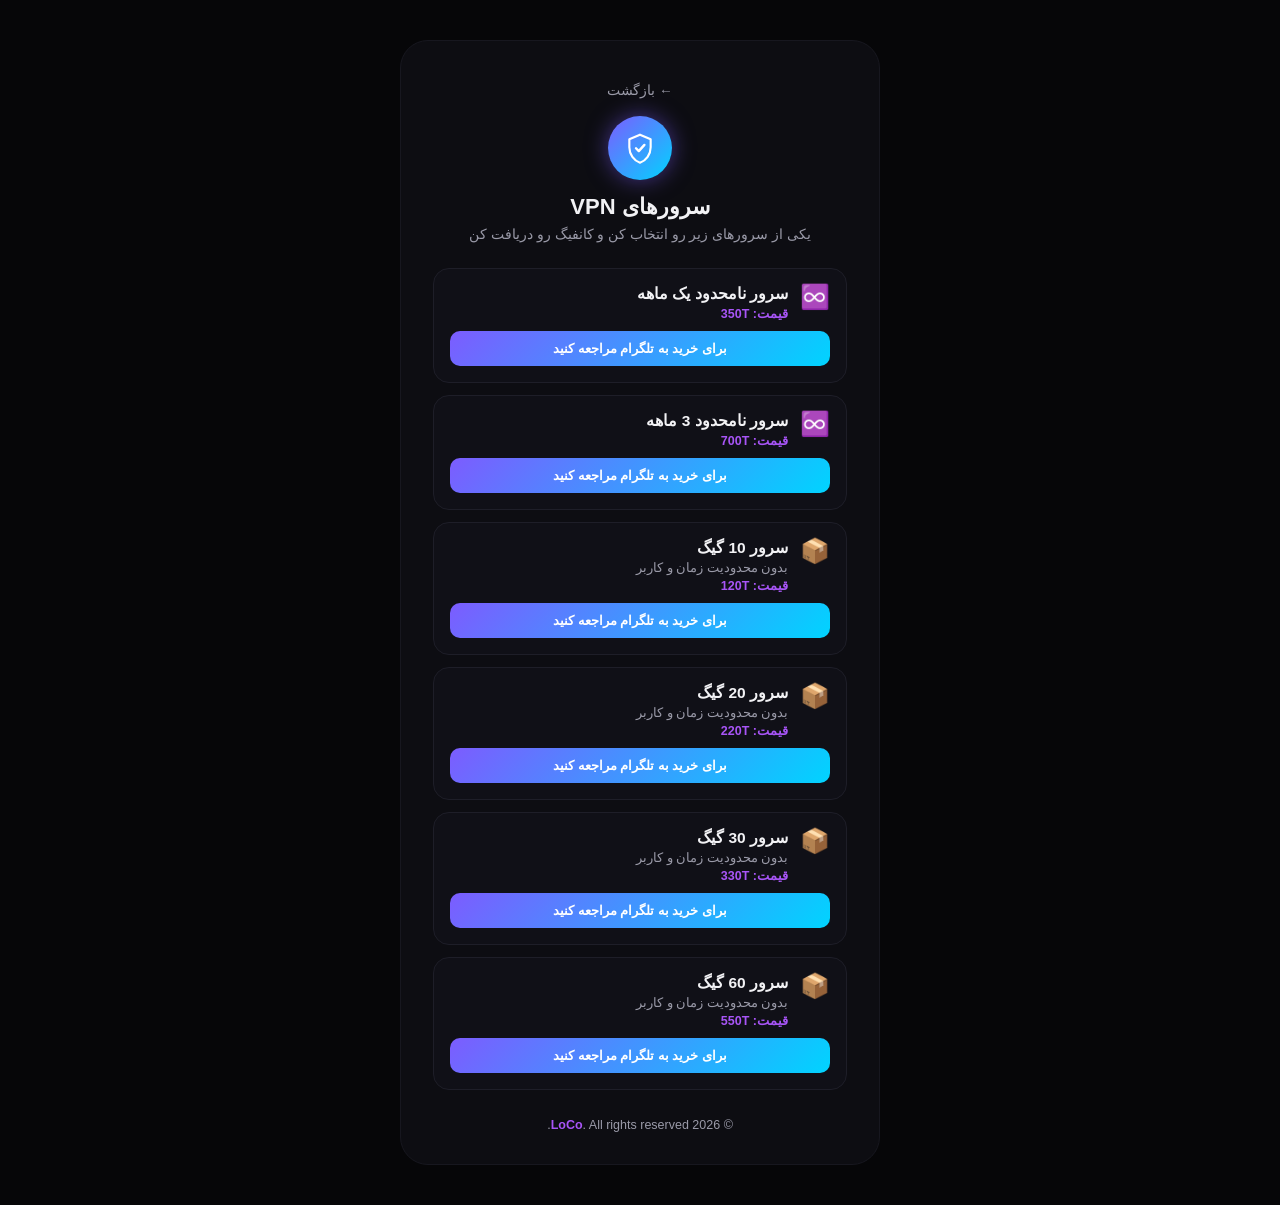
==== vpn.html @ 9b34c3ee "Add files via upload" ====
<!DOCTYPE html>
<html lang="fa" dir="rtl">
<head>
<meta charset="UTF-8">
<meta name="viewport" content="width=device-width, initial-scale=1.0">
<title>VPN — LoCo</title>
<link rel="stylesheet" href="style.css">
<link rel="stylesheet" href="vpn.css">
</head>
<body>

  <main class="card vpn-card">

    <a href="index.html" class="back-link">← بازگشت</a>

    <div class="vpn-header">
      <span class="vpn-hero-icon">
        <svg viewBox="0 0 24 24" fill="none"><path d="M12 2 4 5.5v6c0 5.25 3.4 9.9 8 11.5 4.6-1.6 8-6.25 8-11.5v-6L12 2Z" stroke="#fff" stroke-width="1.6" stroke-linejoin="round"/><path d="M9 12.2 11.1 14.3 15.3 9.7" stroke="#fff" stroke-width="1.8" stroke-linecap="round" stroke-linejoin="round"/></svg>
      </span>
      <h1>سرورهای VPN</h1>
      <p class="vpn-sub">یکی از سرورهای زیر رو انتخاب کن و کانفیگ رو دریافت کن</p>
    </div>

    <ul class="vpn-list">

      <li class="vpn-item">
        <div class="vpn-item-top">
          <span class="vpn-flag">♾️</span>
          <span class="vpn-info">
            <span class="vpn-name">سرور نامحدود یک ماهه</span>
            <span class="vpn-meta price">قیمت: 350T</span>
          </span>
        </div>
        <a href="https://t.me/dev_loco" target="_blank" rel="noopener" class="vpn-btn">برای خرید به تلگرام مراجعه کنید</a>
      </li>

      <li class="vpn-item">
        <div class="vpn-item-top">
          <span class="vpn-flag">♾️</span>
          <span class="vpn-info">
            <span class="vpn-name">سرور نامحدود 3 ماهه</span>
            <span class="vpn-meta price">قیمت: 700T</span>
          </span>
        </div>
        <a href="https://t.me/dev_loco" target="_blank" rel="noopener" class="vpn-btn">برای خرید به تلگرام مراجعه کنید</a>
      </li>

      <li class="vpn-item">
        <div class="vpn-item-top">
          <span class="vpn-flag">📦</span>
          <span class="vpn-info">
            <span class="vpn-name">سرور 10 گیگ</span>
            <span class="vpn-meta">بدون محدودیت زمان و کاربر</span>
            <span class="vpn-meta price">قیمت: 120T</span>
          </span>
        </div>
        <a href="https://t.me/dev_loco" target="_blank" rel="noopener" class="vpn-btn">برای خرید به تلگرام مراجعه کنید</a>
      </li>

      <li class="vpn-item">
        <div class="vpn-item-top">
          <span class="vpn-flag">📦</span>
          <span class="vpn-info">
            <span class="vpn-name">سرور 20 گیگ</span>
            <span class="vpn-meta">بدون محدودیت زمان و کاربر</span>
            <span class="vpn-meta price">قیمت: 220T</span>
          </span>
        </div>
        <a href="https://t.me/dev_loco" target="_blank" rel="noopener" class="vpn-btn">برای خرید به تلگرام مراجعه کنید</a>
      </li>

      <li class="vpn-item">
        <div class="vpn-item-top">
          <span class="vpn-flag">📦</span>
          <span class="vpn-info">
            <span class="vpn-name">سرور 30 گیگ</span>
            <span class="vpn-meta">بدون محدودیت زمان و کاربر</span>
            <span class="vpn-meta price">قیمت: 330T</span>
          </span>
        </div>
        <a href="https://t.me/dev_loco" target="_blank" rel="noopener" class="vpn-btn">برای خرید به تلگرام مراجعه کنید</a>
      </li>

      <li class="vpn-item">
        <div class="vpn-item-top">
          <span class="vpn-flag">📦</span>
          <span class="vpn-info">
            <span class="vpn-name">سرور 60 گیگ</span>
            <span class="vpn-meta">بدون محدودیت زمان و کاربر</span>
            <span class="vpn-meta price">قیمت: 550T</span>
          </span>
        </div>
        <a href="https://t.me/dev_loco" target="_blank" rel="noopener" class="vpn-btn">برای خرید به تلگرام مراجعه کنید</a>
      </li>

    </ul>

    <p class="footer">© 2026 <span class="brand">LoCo</span>. All rights reserved.</p>

  </main>

</body>
</html>
---- style.css ----
:root {
  --bg: #060608;
  --card-bg: #0d0d12;
  --row-bg: #101017;
  --row-border: #1e1e28;
  --row-border-featured: #7c5cff;
  --text: #f2f2f5;
  --text-dim: #9a9aa8;
  --purple: #a855f7;
  --blue: #4f8bff;
  --gap: 14px;
}

* {
  margin: 0;
  padding: 0;
  box-sizing: border-box;
}

body {
  background: var(--bg);
  min-height: 100vh;
  display: flex;
  justify-content: center;
  align-items: flex-start;
  padding: 40px 16px;
  font-family: -apple-system, BlinkMacSystemFont, "Segoe UI", Roboto, Helvetica, Arial, sans-serif;
  color: var(--text);
}

.card {
  width: 100%;
  max-width: 480px;
  background: var(--card-bg);
  border: 1px solid #17171f;
  border-radius: 28px;
  padding: 40px 32px 32px;
  text-align: center;
}

/* Avatar */
.avatar-wrap {
  width: 140px;
  height: 140px;
  margin: 0 auto 20px;
  border-radius: 50%;
  padding: 4px;
  background: conic-gradient(from 220deg, var(--purple), var(--blue), var(--purple));
  box-shadow: 0 0 30px rgba(124, 92, 255, 0.35);
}

.avatar {
  width: 100%;
  height: 100%;
  border-radius: 50%;
  object-fit: cover;
  display: block;
  background: #000;
}

/* Text block */
.name {
  font-size: 28px;
  font-weight: 700;
  margin-bottom: 6px;
}

.role {
  color: var(--purple);
  font-size: 16px;
  font-weight: 600;
  display: flex;
  align-items: center;
  justify-content: center;
  gap: 6px;
  margin-bottom: 16px;
}

.tag {
  color: var(--blue);
}

.bio {
  color: var(--text-dim);
  font-size: 14.5px;
  line-height: 1.6;
  margin-bottom: 20px;
}

/* Meta row */
.meta {
  list-style: none;
  display: flex;
  justify-content: center;
  flex-wrap: wrap;
  gap: 22px;
  margin-bottom: 28px;
  font-size: 13.5px;
  color: var(--text-dim);
}

.meta li {
  display: flex;
  align-items: center;
  gap: 6px;
}

.meta svg {
  width: 16px;
  height: 16px;
  color: var(--purple);
  flex-shrink: 0;
}

/* Link rows */
.links {
  display: flex;
  flex-direction: column;
  gap: var(--gap);
  margin-bottom: 28px;
}

.link-row {
  display: flex;
  align-items: center;
  gap: 14px;
  background: var(--row-bg);
  border: 1px solid var(--row-border);
  border-radius: 16px;
  padding: 14px 18px;
  text-decoration: none;
  color: var(--text);
  transition: border-color 0.2s ease, transform 0.15s ease, background 0.2s ease;
}

.link-row:hover {
  border-color: var(--row-border-featured);
  transform: translateY(-1px);
  background: #131320;
}

.link-row.featured {
  border-color: var(--row-border-featured);
  box-shadow: 0 0 16px rgba(124, 92, 255, 0.15);
}

.icon {
  width: 42px;
  height: 42px;
  min-width: 42px;
  border-radius: 50%;
  display: flex;
  align-items: center;
  justify-content: center;
  overflow: hidden;
}

.icon svg {
  width: 22px;
  height: 22px;
}

.icon-vpn {
  background: linear-gradient(135deg, #7c5cff, #00d4ff);
  box-shadow: 0 0 14px rgba(124, 92, 255, 0.5);
}
.icon-vpn svg { width: 24px; height: 24px; }

.icon-google { background: #17171f; }
.icon-google svg { width: 22px; height: 22px; }

.icon-youtube { background: #ff0000; }

.icon-telegram { background: #26a5e4; }

.icon-instagram {
  background: radial-gradient(circle at 30% 110%, #fdf497 0%, #fdf497 5%, #fd5949 45%, #d6249f 60%, #285AEB 90%);
}

.link-text {
  flex: 1;
  text-align: left;
  display: flex;
  flex-direction: column;
  gap: 2px;
}

.link-title {
  font-size: 15.5px;
  font-weight: 600;
}

.link-sub {
  font-size: 13px;
  color: var(--text-dim);
}

.chevron {
  color: var(--purple);
  font-size: 20px;
  font-weight: 400;
}

/* Connect socials */
.connect-label {
  color: var(--text-dim);
  font-size: 14px;
  margin-bottom: 16px;
}

.socials {
  display: flex;
  justify-content: center;
  gap: 14px;
  margin-bottom: 24px;
}

.social-btn {
  width: 46px;
  height: 46px;
  border-radius: 50%;
  background: var(--row-bg);
  border: 1px solid var(--row-border);
  display: flex;
  align-items: center;
  justify-content: center;
  transition: border-color 0.2s ease, transform 0.15s ease;
}

.social-btn:hover {
  border-color: var(--row-border-featured);
  transform: translateY(-2px);
}

.social-btn svg {
  width: 22px;
  height: 22px;
}

/* Footer */
.footer {
  font-size: 12.5px;
  color: var(--text-dim);
}

.brand {
  color: var(--purple);
  font-weight: 600;
}

/* Responsive */
@media (max-width: 380px) {
  .card {
    padding: 32px 20px 24px;
    border-radius: 22px;
  }
  .meta {
    gap: 14px;
  }
}
---- vpn.css ----
.vpn-card {
  text-align: center;
  position: relative;
}

.back-link {
  display: inline-block;
  color: var(--text-dim);
  text-decoration: none;
  font-size: 13.5px;
  margin-bottom: 18px;
  transition: color 0.2s ease;
}

.back-link:hover {
  color: var(--purple);
}

.vpn-header {
  margin-bottom: 26px;
}

.vpn-hero-icon {
  width: 64px;
  height: 64px;
  margin: 0 auto 14px;
  border-radius: 50%;
  display: flex;
  align-items: center;
  justify-content: center;
  background: linear-gradient(135deg, #7c5cff, #00d4ff);
  box-shadow: 0 0 22px rgba(124, 92, 255, 0.5);
}

.vpn-hero-icon svg {
  width: 32px;
  height: 32px;
}

.vpn-header h1 {
  font-size: 22px;
  font-weight: 700;
  margin-bottom: 6px;
}

.vpn-sub {
  color: var(--text-dim);
  font-size: 13.5px;
}

.vpn-list {
  list-style: none;
  display: flex;
  flex-direction: column;
  gap: 12px;
  margin-bottom: 28px;
}

.vpn-item {
  display: flex;
  flex-direction: column;
  align-items: stretch;
  gap: 10px;
  background: var(--row-bg);
  border: 1px solid var(--row-border);
  border-radius: 16px;
  padding: 16px;
  transition: border-color 0.2s ease, background 0.2s ease;
}

.vpn-item:hover {
  border-color: var(--row-border-featured);
  background: #131320;
}

.vpn-item-top {
  display: flex;
  align-items: flex-start;
  gap: 12px;
}

.vpn-flag {
  font-size: 24px;
  line-height: 1;
  flex-shrink: 0;
}

.vpn-info {
  flex: 1;
  text-align: right;
  display: flex;
  flex-direction: column;
  gap: 3px;
}

.vpn-name {
  font-size: 15.5px;
  font-weight: 700;
}

.vpn-meta {
  font-size: 12.5px;
  color: var(--text-dim);
}

.vpn-meta.price {
  color: var(--purple);
  font-weight: 600;
}

.vpn-btn {
  display: block;
  text-align: center;
  background: linear-gradient(135deg, #7c5cff, #00d4ff);
  color: #fff;
  text-decoration: none;
  font-size: 13px;
  font-weight: 600;
  padding: 10px 14px;
  border-radius: 10px;
  transition: transform 0.15s ease, box-shadow 0.2s ease;
}

.vpn-btn:hover {
  transform: translateY(-1px);
  box-shadow: 0 0 14px rgba(124, 92, 255, 0.5);
}

@media (max-width: 380px) {
  .vpn-item {
    padding: 12px;
  }
  .vpn-name {
    font-size: 14px;
  }
}
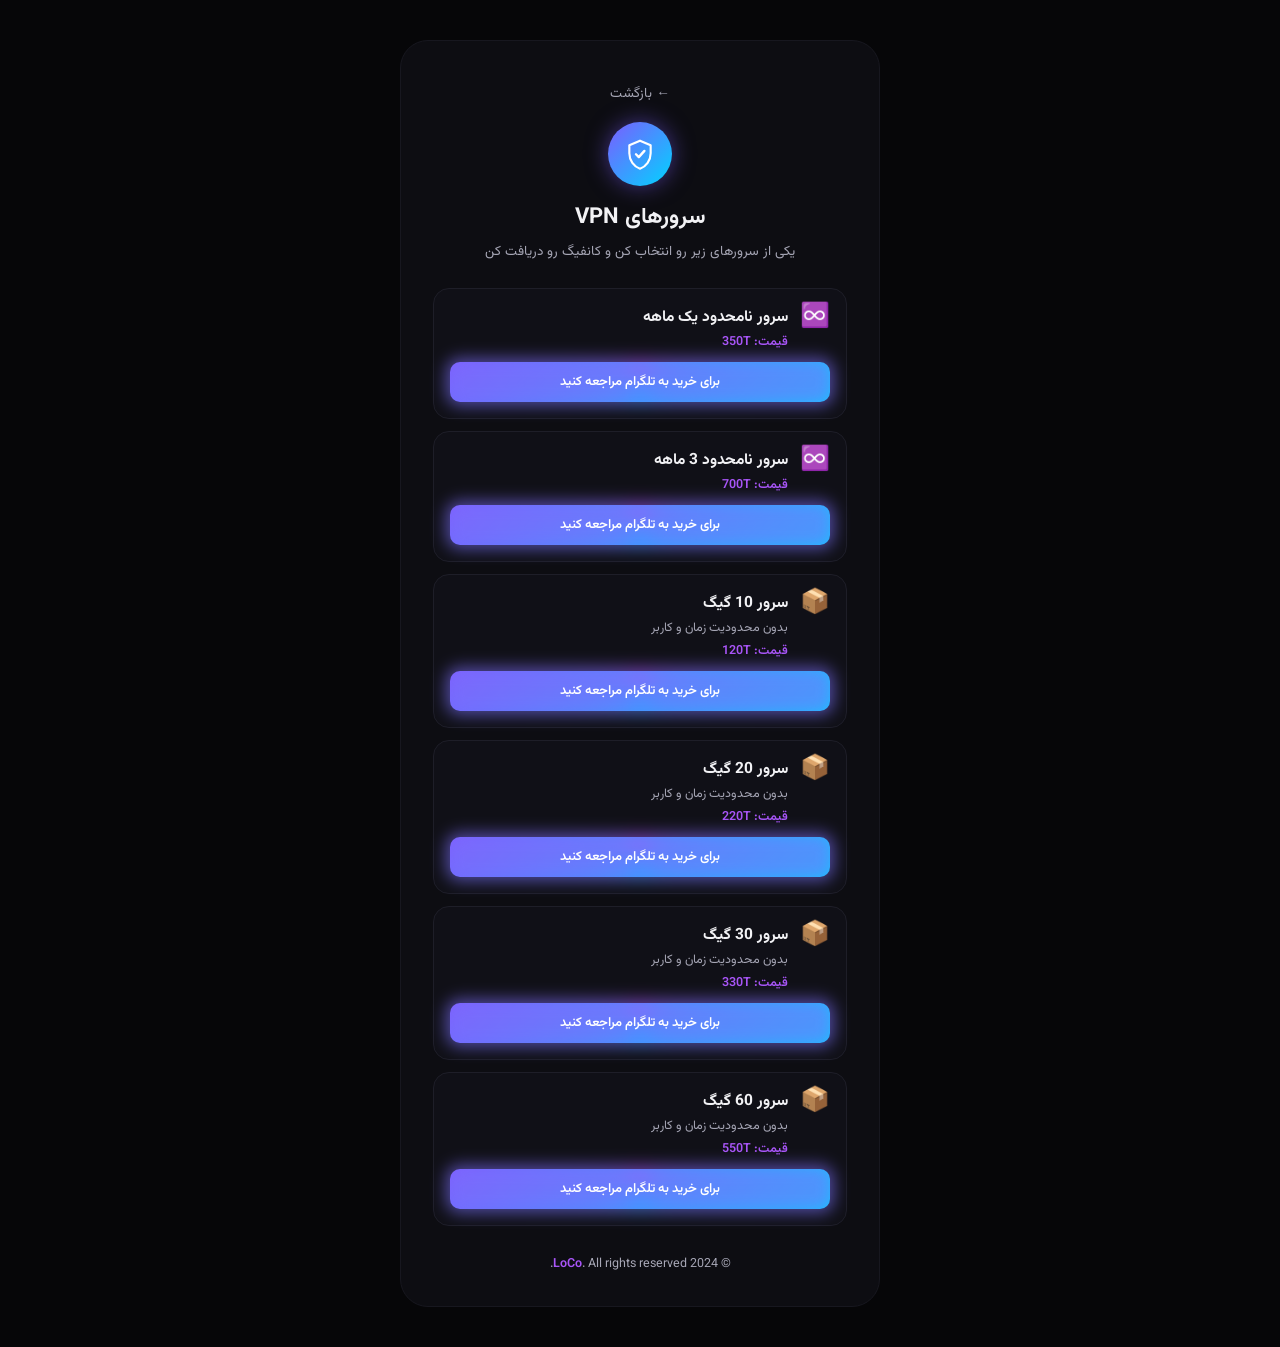
==== commit 3610bef7: "Update vpn.html" ====
--- a/vpn.html
+++ b/vpn.html
@@ -4,6 +4,11 @@
 <meta charset="UTF-8">
 <meta name="viewport" content="width=device-width, initial-scale=1.0">
 <title>VPN — LoCo</title>
+<meta name="description" content="پلن‌های سرور VPN — سرورهای نامحدود و حجمی برای خرید از طریق تلگرام.">
+<link rel="icon" href="data:image/svg+xml,%3Csvg xmlns='http://www.w3.org/2000/svg' viewBox='0 0 24 24'%3E%3Cdefs%3E%3ClinearGradient id='g' x1='0' y1='0' x2='1' y2='1'%3E%3Cstop offset='0' stop-color='%237c5cff'/%3E%3Cstop offset='1' stop-color='%2300d4ff'/%3E%3C/linearGradient%3E%3C/defs%3E%3Crect width='24' height='24' rx='6' fill='%230d0d12'/%3E%3Cpath d='M12 3 5 6v5c0 4.5 2.9 8.4 7 9.7 4.1-1.3 7-5.2 7-9.7V6l-7-3Z' fill='none' stroke='url(%23g)' stroke-width='1.6'/%3E%3Cpath d='M9 12 11 14 15.3 9.5' stroke='url(%23g)' stroke-width='1.8' fill='none' stroke-linecap='round' stroke-linejoin='round'/%3E%3C/svg%3E">
+<link rel="preconnect" href="https://fonts.googleapis.com">
+<link rel="preconnect" href="https://fonts.gstatic.com" crossorigin>
+<link href="https://fonts.googleapis.com/css2?family=Vazirmatn:wght@400;500;600;700&display=swap" rel="stylesheet">
 <link rel="stylesheet" href="style.css">
 <link rel="stylesheet" href="vpn.css">
 </head>
@@ -95,7 +100,7 @@
 
     </ul>
 
-    <p class="footer">© 2026 <span class="brand">LoCo</span>. All rights reserved.</p>
+    <p class="footer">© 2024 <span class="brand">LoCo</span>. All rights reserved.</p>
 
   </main>
 
--- a/style.css
+++ b/style.css
@@ -5,7 +5,7 @@
   --row-border: #1e1e28;
   --row-border-featured: #7c5cff;
   --text: #f2f2f5;
-  --text-dim: #9a9aa8;
+  --text-dim: #a6a6b5;
   --purple: #a855f7;
   --blue: #4f8bff;
   --gap: 14px;
@@ -24,8 +24,9 @@
   justify-content: center;
   align-items: flex-start;
   padding: 40px 16px;
-  font-family: -apple-system, BlinkMacSystemFont, "Segoe UI", Roboto, Helvetica, Arial, sans-serif;
+  font-family: 'Vazirmatn', -apple-system, BlinkMacSystemFont, "Segoe UI", Roboto, Helvetica, Arial, sans-serif;
   color: var(--text);
+  -webkit-tap-highlight-color: transparent;
 }
 
 .card {
@@ -36,6 +37,7 @@
   border-radius: 28px;
   padding: 40px 32px 32px;
   text-align: center;
+  position: relative;
 }
 
 /* Avatar */
@@ -44,18 +46,48 @@
   height: 140px;
   margin: 0 auto 20px;
   border-radius: 50%;
-  padding: 4px;
-  background: conic-gradient(from 220deg, var(--purple), var(--blue), var(--purple));
+  position: relative;
   box-shadow: 0 0 30px rgba(124, 92, 255, 0.35);
 }
 
+.avatar-wrap::before {
+  content: "";
+  position: absolute;
+  inset: -6px;
+  border-radius: 50%;
+  background: conic-gradient(from 0deg, var(--purple), var(--blue), var(--purple));
+  filter: blur(10px);
+  opacity: 0.85;
+  animation: sway-glow 5s ease-in-out infinite;
+}
+
 .avatar {
-  width: 100%;
-  height: 100%;
+  position: absolute;
+  inset: 4px;
+  width: calc(100% - 8px);
+  height: calc(100% - 8px);
   border-radius: 50%;
   object-fit: cover;
   display: block;
   background: #000;
+  z-index: 1;
+}
+
+@keyframes sway-glow {
+  0%, 100% {
+    transform: rotate(-25deg);
+  }
+  50% {
+    transform: rotate(25deg);
+  }
+}
+
+@media (prefers-reduced-motion: reduce) {
+  .avatar-wrap::before,
+  .link-row::before,
+  .social-btn::before {
+    animation: none;
+  }
 }
 
 /* Text block */
@@ -131,6 +163,20 @@
   text-decoration: none;
   color: var(--text);
   transition: border-color 0.2s ease, transform 0.15s ease, background 0.2s ease;
+  position: relative;
+  z-index: 0;
+}
+
+.link-row::before {
+  content: "";
+  position: absolute;
+  inset: -4px;
+  border-radius: 20px;
+  background: conic-gradient(from 0deg, var(--purple), var(--blue), var(--purple));
+  filter: blur(8px);
+  z-index: -1;
+  opacity: 0.6;
+  animation: sway-glow 5s ease-in-out infinite;
 }
 
 .link-row:hover {
@@ -225,6 +271,20 @@
   align-items: center;
   justify-content: center;
   transition: border-color 0.2s ease, transform 0.15s ease;
+  position: relative;
+  z-index: 0;
+}
+
+.social-btn::before {
+  content: "";
+  position: absolute;
+  inset: -4px;
+  border-radius: 50%;
+  background: conic-gradient(from 0deg, var(--purple), var(--blue), var(--purple));
+  filter: blur(7px);
+  z-index: -1;
+  opacity: 0.6;
+  animation: sway-glow 5s ease-in-out infinite;
 }
 
 .social-btn:hover {
@@ -235,6 +295,10 @@
 .social-btn svg {
   width: 22px;
   height: 22px;
+}
+
+.social-vpn {
+  background: linear-gradient(135deg, #7c5cff, #00d4ff);
 }
 
 /* Footer */
--- a/vpn.css
+++ b/vpn.css
@@ -119,6 +119,20 @@
   padding: 10px 14px;
   border-radius: 10px;
   transition: transform 0.15s ease, box-shadow 0.2s ease;
+  position: relative;
+  z-index: 0;
+}
+
+.vpn-btn::before {
+  content: "";
+  position: absolute;
+  inset: -4px;
+  border-radius: 14px;
+  background: conic-gradient(from 0deg, var(--purple), var(--blue), var(--purple));
+  filter: blur(8px);
+  z-index: -1;
+  opacity: 0.6;
+  animation: sway-glow 5s ease-in-out infinite;
 }
 
 .vpn-btn:hover {
